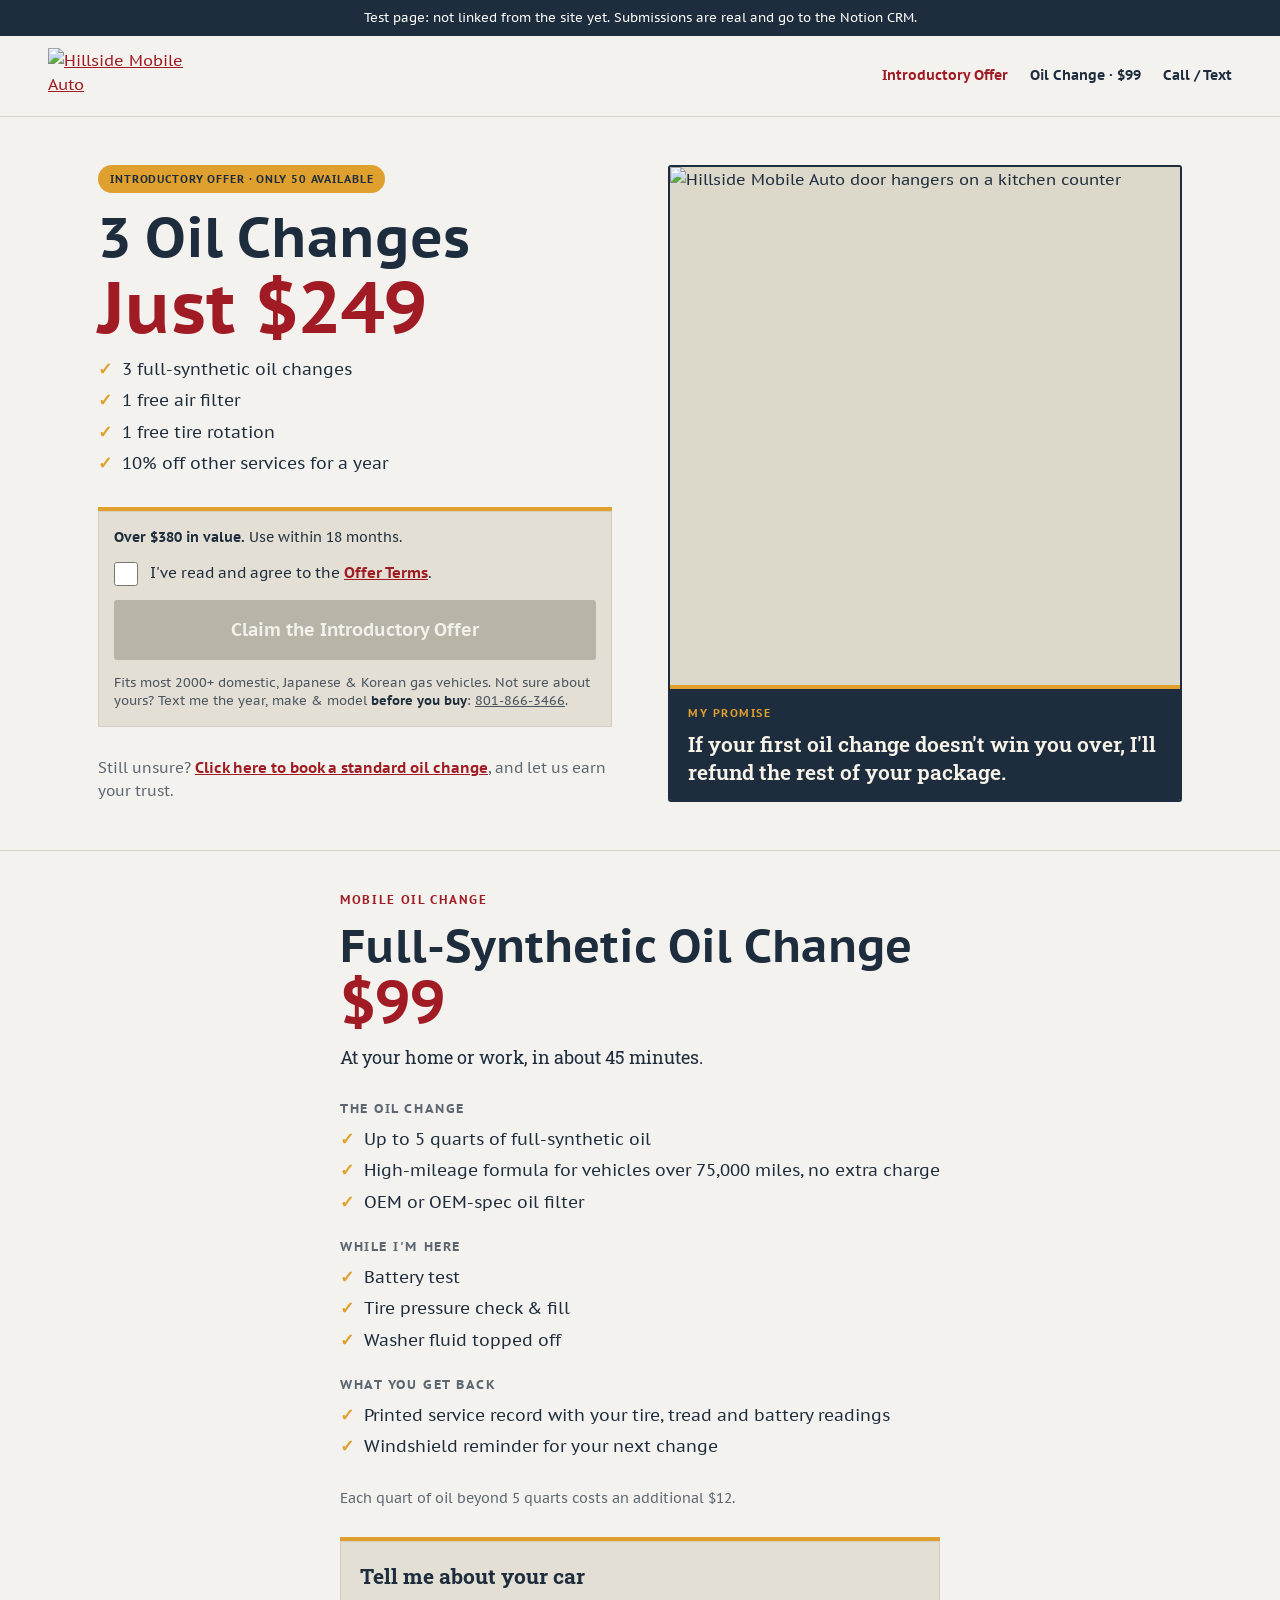
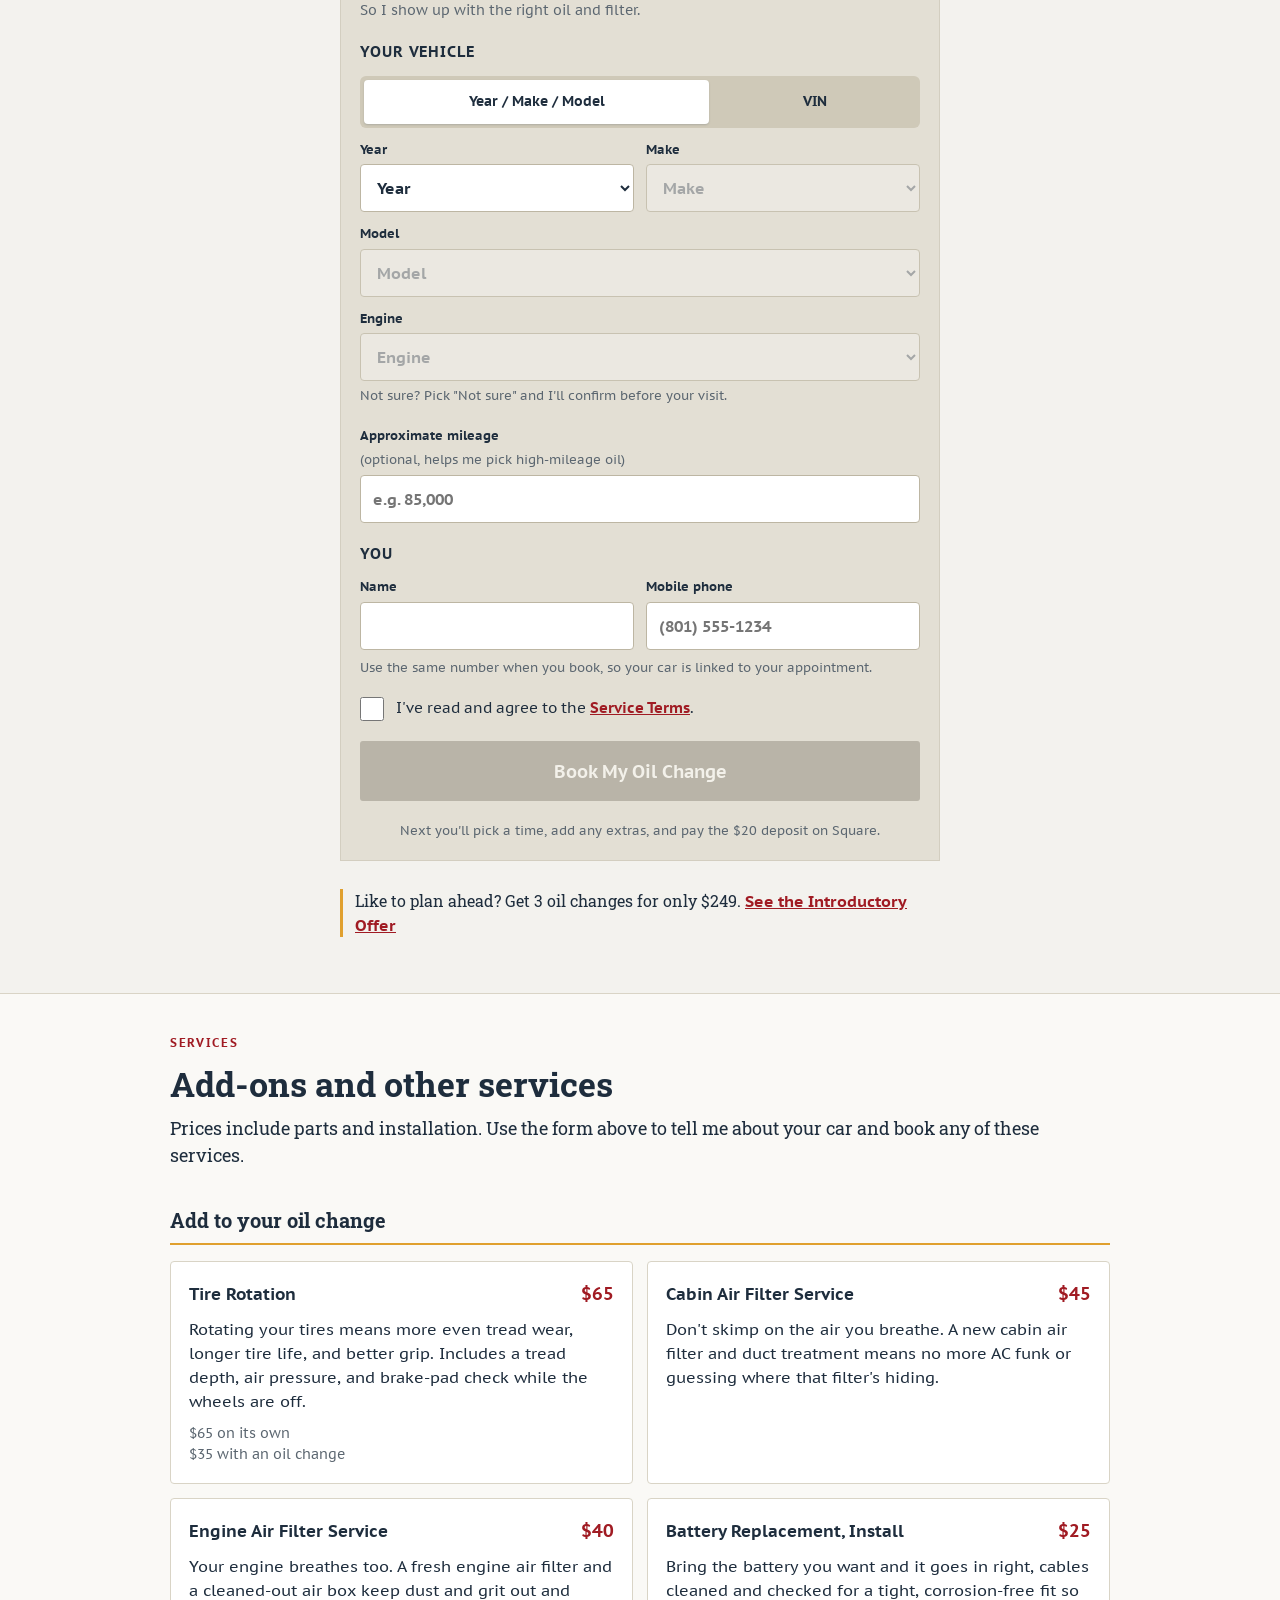
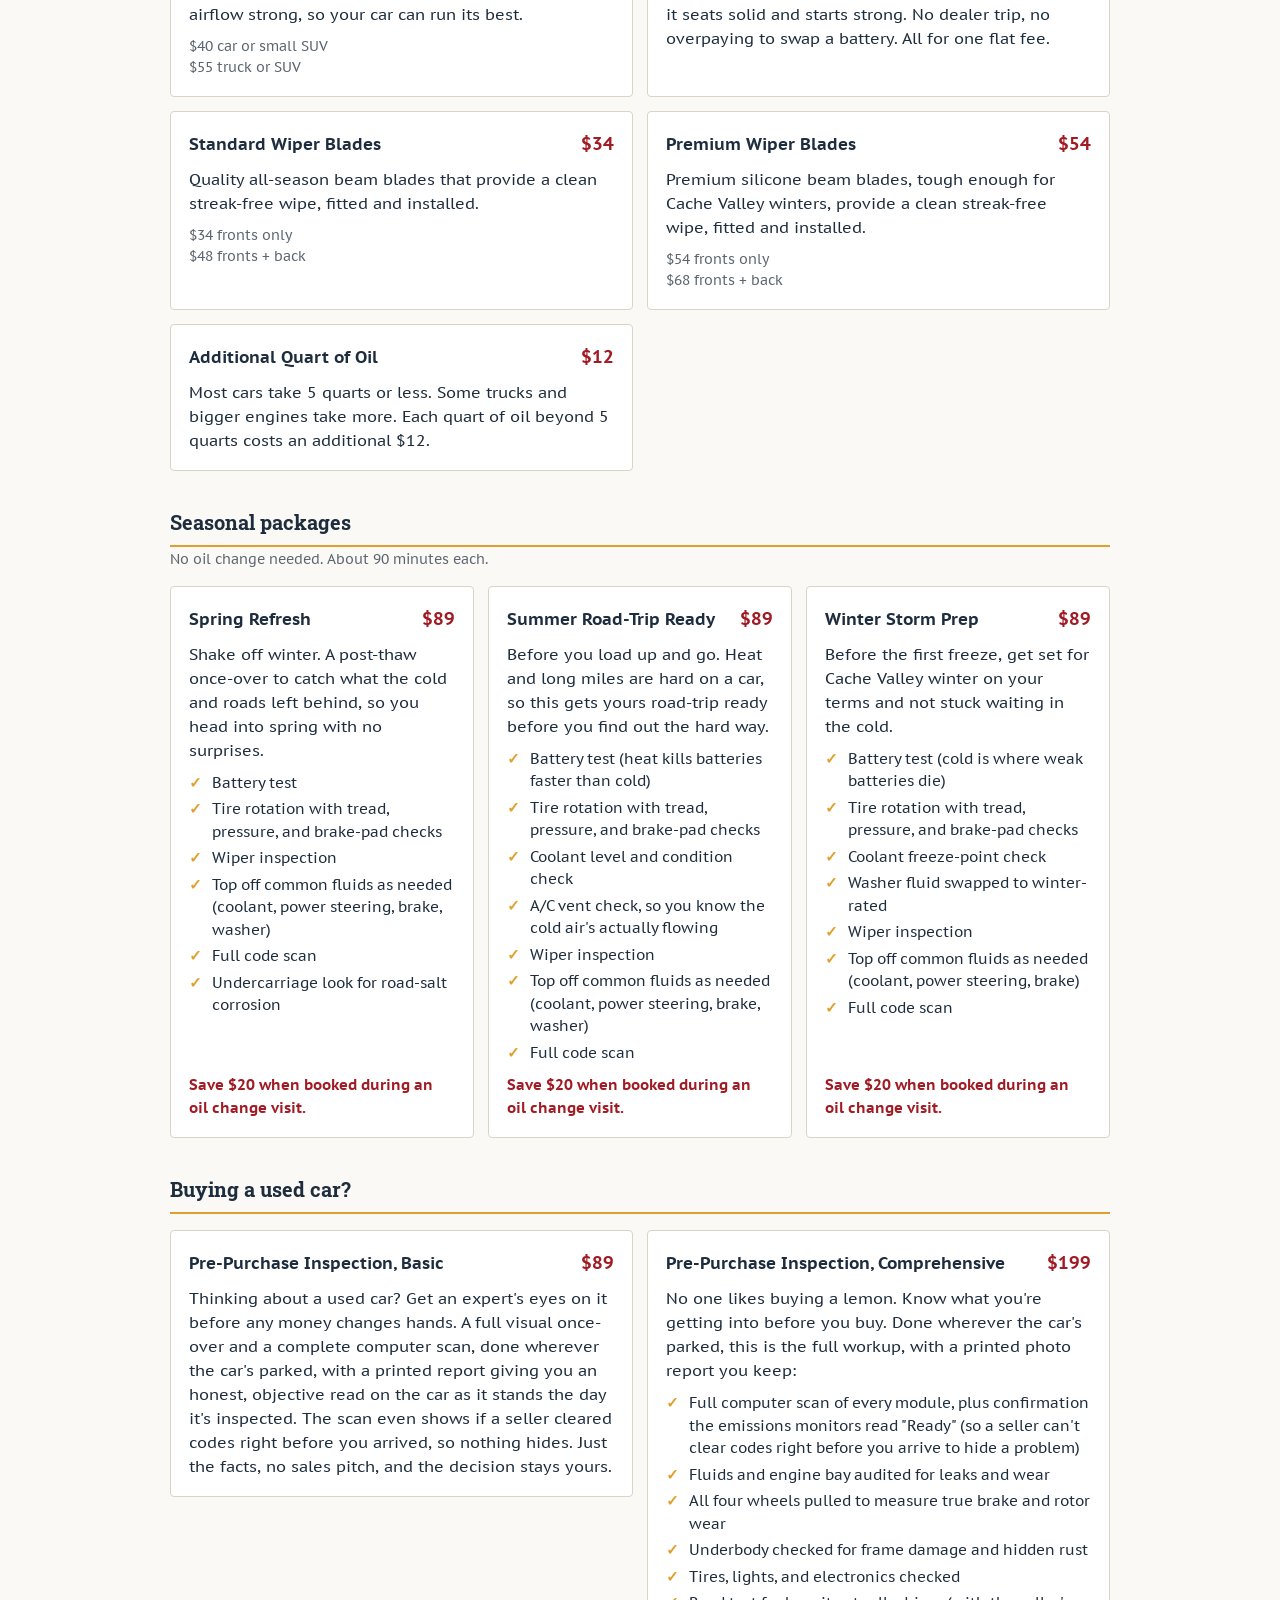
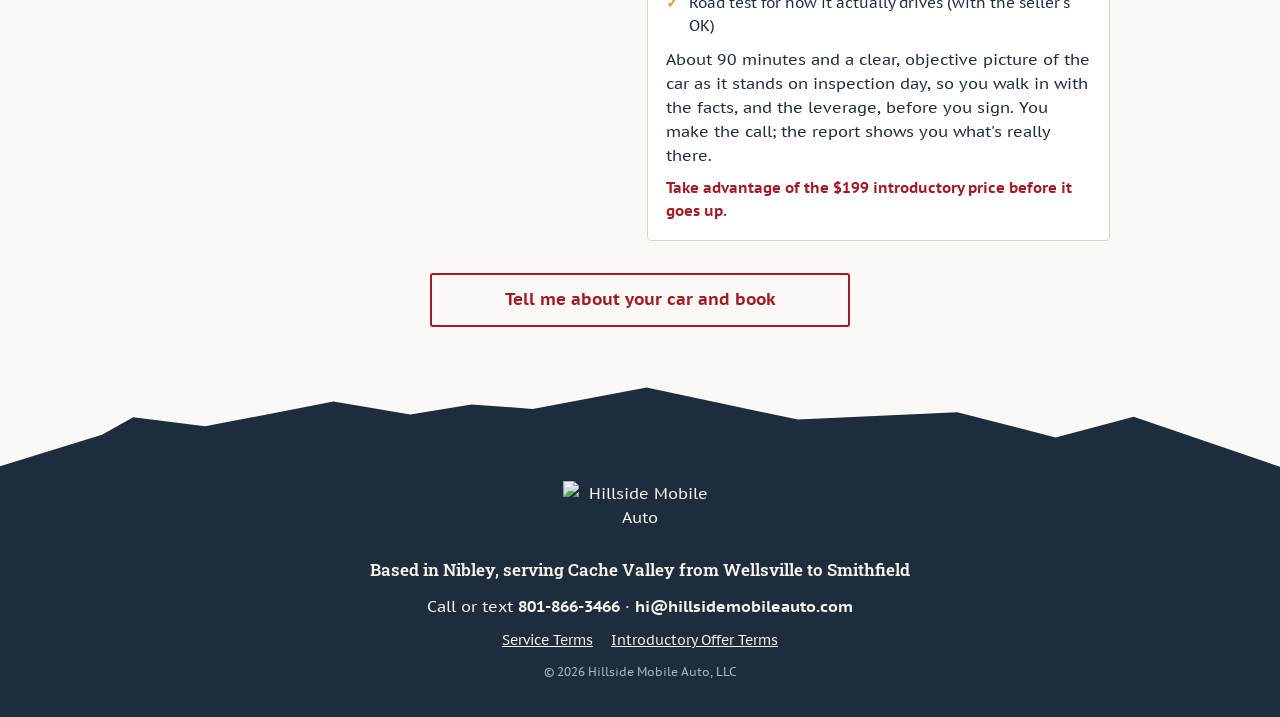
==== home-test.html @ 9f1e9764 "Full homepage test: hero, $99 section, services, footer, terms checkboxes" ====
<!DOCTYPE html>
<html lang="en">
<head>
<meta charset="UTF-8">
<meta name="viewport" content="width=device-width, initial-scale=1.0">
<meta name="robots" content="noindex, nofollow">
<title>Hillside Mobile Auto | Mobile Oil Changes in Cache Valley</title>
<meta name="description" content="Full-synthetic oil changes at your home or work in Cache Valley, Utah. 3 oil changes for $249, or a single oil change for $99.">
<link rel="preconnect" href="https://fonts.googleapis.com">
<link rel="preconnect" href="https://fonts.gstatic.com" crossorigin>
<link href="https://fonts.googleapis.com/css2?family=Archivo+Expanded:wght@800&family=PT+Sans+Caption:wght@400;700&family=Roboto+Slab:wght@400;600;700&display=swap" rel="stylesheet">
<link rel="stylesheet" href="assets/site.css">
</head>
<body>

<div class="test-banner">Test page: not linked from the site yet. Submissions are real and go to the Notion CRM.</div>

<header class="s-head">
  <a class="badge-link" href="/" aria-label="Hillside Mobile Auto home"><img src="assets/badge.svg" alt="Hillside Mobile Auto" width="907" height="376"></a>
  <nav class="s-nav" aria-label="Main"><a class="o" href="#offer">Introductory Offer</a><a href="#oil-change">Oil Change · $99</a><a href="sms:+18018663466">Call / Text</a></nav>
  <a class="s-text" href="sms:+18018663466">Call / Text</a>
</header>

<main>
  <!-- ============ HERO: INTRODUCTORY OFFER (door hanger QR lands here) ============ -->
  <section id="offer" aria-labelledby="offer-title">
    <div class="hero">
      <div class="copy">
        <div class="grp pitch">
          <span class="chip">Introductory Offer · Only 50 Available</span>
          <h1 class="s-h1" id="offer-title">3 Oil Changes<br><span class="price-hl">Just $249</span></h1>
          <ul class="checks"><li>3 full-synthetic oil changes</li><li>1 free air filter</li><li>1 free tire rotation</li><li>10% off other services for a year</li></ul>
        </div>
        <div class="grp buy">
          <p class="value"><b>Over $380 in value.</b> Use within 18 months.</p>
          <label class="agree"><input type="checkbox" id="agreeOffer"> <span>I've read and agree to the <a href="/introductory-offer-terms.html" target="_blank" rel="noopener">Offer Terms</a>.</span></label>
          <a class="btn is-off" id="claim" href="https://square.link/u/TLJPELes" aria-disabled="true">Claim the Introductory Offer</a>
          <p class="elig">Fits most 2000+ domestic, Japanese &amp; Korean gas vehicles. Not sure about yours? Text me the year, make &amp; model <b>before you buy</b>: <a href="sms:+18018663466">801-866-3466</a>.</p>
        </div>
        <figure class="fig">
          <div class="media"><img src="assets/hero-door-hangers.jpg" alt="Hillside Mobile Auto door hangers on a kitchen counter" width="1000" height="914"></div>
          <figcaption class="plate"><p class="plate-by">My Promise</p><p class="plate-q">If your first oil change doesn't win you over, I'll refund the rest of your package.</p></figcaption>
        </figure>
        <div class="grp assure"><p class="alt">Still unsure? <a href="#oil-change">Click here to book a standard oil change</a>, and let us earn your trust.</p></div>
      </div>
    </div>
  </section>

  <!-- ============ $99 OIL CHANGE (hero "Still unsure?" link jumps here) ============ -->
  <section id="oil-change" class="sec" aria-labelledby="oc-title">
    <div class="wrap narrow">
      <div class="intro">
        <span class="eyebrow">Mobile Oil Change</span>
        <h2 class="h1" id="oc-title">Full-Synthetic Oil Change <span class="price">$99</span></h2>
        <p class="lede">At your home or work, in about 45 minutes.</p>
      </div>

      <div class="incl">
        <div>
          <h3 class="incl-h">The oil change</h3>
          <ul class="checks">
            <li>Up to 5 quarts of full-synthetic oil</li>
            <li>High-mileage formula for vehicles over 75,000 miles, no extra charge</li>
            <li>OEM or OEM-spec oil filter</li>
          </ul>
        </div>
        <div>
          <h3 class="incl-h">While I'm here</h3>
          <ul class="checks">
            <li>Battery test</li>
            <li>Tire pressure check &amp; fill</li>
            <li>Washer fluid topped off</li>
          </ul>
        </div>
        <div>
          <h3 class="incl-h">What you get back</h3>
          <ul class="checks">
            <li>Printed service record with your tire, tread and battery readings</li>
            <li>Windshield reminder for your next change</li>
          </ul>
        </div>
      </div>

      <p class="fine">Each quart of oil beyond 5 quarts costs an additional $12.</p>

      <form class="card" id="picker" novalidate aria-labelledby="pk-title">
    <h2 id="pk-title">Tell me about your car</h2>
    <p class="fine" style="margin-top:-12px">So I show up with the right oil and filter.</p>

    <div class="step">
      <div class="step-head"><h3>Your vehicle</h3></div>
      <div class="tabs" role="tablist" aria-label="How to enter your vehicle">
        <button type="button" role="tab" id="tabYmm" aria-selected="true" aria-controls="ymm">Year / Make / Model</button>
        <button type="button" role="tab" id="tabVin" aria-selected="false" aria-controls="vinStep" tabindex="-1">VIN</button>
      </div>
      <div class="grid" id="ymm" role="tabpanel" aria-labelledby="tabYmm">
        <label>Year<select id="year" required><option value="">Year</option></select></label>
        <label>Make<select id="make" required disabled><option value="">Make</option></select></label>
        <label class="full">Model<select id="model" required disabled><option value="">Model</option></select></label>
        <label class="full">Engine<select id="engine" required disabled><option value="">Engine</option></select>
          <span class="hint">Not sure? Pick "Not sure" and I'll confirm before your visit.</span></label>
      </div>
      <div id="vinStep" role="tabpanel" aria-labelledby="tabVin" hidden>
        <label>17-character VIN<input id="vin" maxlength="17" autocomplete="off" autocapitalize="characters" spellcheck="false" placeholder="e.g. 4T1B11HK5JU123456">
          <span class="hint">Most accurate. It's on your insurance card, registration, or the driver's side of the dashboard.</span></label>
      </div>
    </div>

    <div class="vehicle-chip" id="chip" aria-live="polite"></div>
    <div class="status" id="vstatus" role="status"></div>

    <div class="step">
      <div class="grid">
        <label class="full">Approximate mileage <span class="opt">(optional, helps me pick high-mileage oil)</span><input id="miles" inputmode="numeric" placeholder="e.g. 85,000"></label>
      </div>
    </div>

    <div class="step">
      <div class="step-head"><h3>You</h3></div>
      <div class="grid">
        <label>Name<input id="name" autocomplete="name" required></label>
        <label>Mobile phone<input id="phone" type="tel" autocomplete="tel" inputmode="tel" placeholder="(801) 555-1234" required></label>
      </div>
      <span class="hint" style="margin-top:-4px">Use the same number when you book, so your car is linked to your appointment.</span>
      <div class="hp" aria-hidden="true"><label>Website<input id="website" tabindex="-1" autocomplete="off"></label></div>
    </div>

    <label class="agree"><input type="checkbox" id="agreeService"> <span>I've read and agree to the <a href="/terms.html" target="_blank" rel="noopener">Service Terms</a>.</span></label>
    <div class="status" id="fstatus" role="alert"></div>
    <button class="btn" id="go" type="submit" disabled>Book My Oil Change</button>
    <p class="after">Next you'll pick a time, add any extras, and pay the $20 deposit on Square.</p>
  </form>

      <p class="nudge">Like to plan ahead? Get 3 oil changes for only $249. <a href="#offer">See the Introductory Offer</a></p>
    </div>
  </section>

  <!-- ============ SERVICES & ADD-ONS ============ -->
  <section id="services" class="sec sec-alt" aria-labelledby="svc-title">
    <div class="wrap">
      <div class="intro">
        <span class="eyebrow">Services</span>
        <h2 class="h2" id="svc-title">Add-ons and other services</h2>
        <p class="lede">Prices include parts and installation. Use the form above to tell me about your car and book any of these services.</p>
      </div>

      <h3 class="grp-h">Add to your oil change</h3>
      <div class="svc-grid">
        <article class="svc">
          <div class="svc-top"><h4>Tire Rotation</h4><p class="svc-price">$65</p></div>
          <p>Rotating your tires means more even tread wear, longer tire life, and better grip. Includes a tread depth, air pressure, and brake-pad check while the wheels are off.</p>
          <p class="svc-note">$65 on its own<br>$35 with an oil change</p>
        </article>

        <article class="svc">
          <div class="svc-top"><h4>Cabin Air Filter Service</h4><p class="svc-price">$45</p></div>
          <p>Don't skimp on the air you breathe. A new cabin air filter and duct treatment means no more AC funk or guessing where that filter's hiding.</p>
        </article>

        <article class="svc">
          <div class="svc-top"><h4>Engine Air Filter Service</h4><p class="svc-price">$40</p></div>
          <p>Your engine breathes too. A fresh engine air filter and a cleaned-out air box keep dust and grit out and airflow strong, so your car can run its best.</p>
          <p class="svc-note">$40 car or small SUV<br>$55 truck or SUV</p>
        </article>

        <article class="svc">
          <div class="svc-top"><h4>Battery Replacement, Install</h4><p class="svc-price">$25</p></div>
          <p>Bring the battery you want and it goes in right, cables cleaned and checked for a tight, corrosion-free fit so it seats solid and starts strong. No dealer trip, no overpaying to swap a battery. All for one flat fee.</p>
        </article>

        <article class="svc">
          <div class="svc-top"><h4>Standard Wiper Blades</h4><p class="svc-price">$34</p></div>
          <p>Quality all-season beam blades that provide a clean streak-free wipe, fitted and installed.</p>
          <p class="svc-note">$34 fronts only<br>$48 fronts + back</p>
        </article>

        <article class="svc">
          <div class="svc-top"><h4>Premium Wiper Blades</h4><p class="svc-price">$54</p></div>
          <p>Premium silicone beam blades, tough enough for Cache Valley winters, provide a clean streak-free wipe, fitted and installed.</p>
          <p class="svc-note">$54 fronts only<br>$68 fronts + back</p>
        </article>

        <article class="svc">
          <div class="svc-top"><h4>Additional Quart of Oil</h4><p class="svc-price">$12</p></div>
          <p>Most cars take 5 quarts or less. Some trucks and bigger engines take more. Each quart of oil beyond 5 quarts costs an additional $12.</p>
        </article>
      </div>

      <h3 class="grp-h">Seasonal packages</h3>
      <p class="fine grp-sub">No oil change needed. About 90 minutes each.</p>
      <div class="svc-grid three">
        <article class="svc">
          <div class="svc-top"><h4>Spring Refresh</h4><p class="svc-price">$89</p></div>
          <p>Shake off winter. A post-thaw once-over to catch what the cold and roads left behind, so you head into spring with no surprises.</p>
          <ul class="checks sm">
            <li>Battery test</li>
            <li>Tire rotation with tread, pressure, and brake-pad checks</li>
            <li>Wiper inspection</li>
            <li>Top off common fluids as needed (coolant, power steering, brake, washer)</li>
            <li>Full code scan</li>
            <li>Undercarriage look for road-salt corrosion</li>
          </ul>
          <p class="svc-save">Save $20 when booked during an oil change visit.</p>
        </article>

        <article class="svc">
          <div class="svc-top"><h4>Summer Road-Trip Ready</h4><p class="svc-price">$89</p></div>
          <p>Before you load up and go. Heat and long miles are hard on a car, so this gets yours road-trip ready before you find out the hard way.</p>
          <ul class="checks sm">
            <li>Battery test (heat kills batteries faster than cold)</li>
            <li>Tire rotation with tread, pressure, and brake-pad checks</li>
            <li>Coolant level and condition check</li>
            <li>A/C vent check, so you know the cold air's actually flowing</li>
            <li>Wiper inspection</li>
            <li>Top off common fluids as needed (coolant, power steering, brake, washer)</li>
            <li>Full code scan</li>
          </ul>
          <p class="svc-save">Save $20 when booked during an oil change visit.</p>
        </article>

        <article class="svc">
          <div class="svc-top"><h4>Winter Storm Prep</h4><p class="svc-price">$89</p></div>
          <p>Before the first freeze, get set for Cache Valley winter on your terms and not stuck waiting in the cold.</p>
          <ul class="checks sm">
            <li>Battery test (cold is where weak batteries die)</li>
            <li>Tire rotation with tread, pressure, and brake-pad checks</li>
            <li>Coolant freeze-point check</li>
            <li>Washer fluid swapped to winter-rated</li>
            <li>Wiper inspection</li>
            <li>Top off common fluids as needed (coolant, power steering, brake)</li>
            <li>Full code scan</li>
          </ul>
          <p class="svc-save">Save $20 when booked during an oil change visit.</p>
        </article>
      </div>

      <h3 class="grp-h">Buying a used car?</h3>
      <div class="svc-grid top">
        <article class="svc">
          <div class="svc-top"><h4>Pre-Purchase Inspection, Basic</h4><p class="svc-price">$89</p></div>
          <p>Thinking about a used car? Get an expert's eyes on it before any money changes hands. A full visual once-over and a complete computer scan, done wherever the car's parked, with a printed report giving you an honest, objective read on the car as it stands the day it's inspected. The scan even shows if a seller cleared codes right before you arrived, so nothing hides. Just the facts, no sales pitch, and the decision stays yours.</p>
        </article>
        <article class="svc">
          <div class="svc-top"><h4>Pre-Purchase Inspection, Comprehensive</h4><p class="svc-price">$199</p></div>
          <p>No one likes buying a lemon. Know what you're getting into before you buy. Done wherever the car's parked, this is the full workup, with a printed photo report you keep:</p>
          <ul class="checks sm">
            <li>Full computer scan of every module, plus confirmation the emissions monitors read "Ready" (so a seller can't clear codes right before you arrive to hide a problem)</li>
            <li>Fluids and engine bay audited for leaks and wear</li>
            <li>All four wheels pulled to measure true brake and rotor wear</li>
            <li>Underbody checked for frame damage and hidden rust</li>
            <li>Tires, lights, and electronics checked</li>
            <li>Road test for how it actually drives (with the seller's OK)</li>
          </ul>
          <p>About 90 minutes and a clear, objective picture of the car as it stands on inspection day, so you walk in with the facts, and the leverage, before you sign. You make the call; the report shows you what's really there.</p>
          <p class="svc-save">Take advantage of the $199 introductory price before it goes up.</p>
        </article>
      </div>

      <div class="back"><a class="btn btn-ghost" href="#picker">Tell me about your car and book</a></div>
    </div>
  </section>
</main>

<footer>
  <div class="ridge-wrap" aria-hidden="true"><svg class="ridge" viewBox="0 0 1067 160" preserveAspectRatio="none"><path d="M0,160l0,-12l85,-56l26,-31l60,16l107,-44l64,23l51,-18l51,8l95,-38l126,57l133,-13l82,45l65,-37l122,89l0,12Z" fill="#1E2D3D"/></svg></div>
  <div class="foot">
    <div class="foot-in">
      <img src="assets/badge.svg" alt="Hillside Mobile Auto" width="907" height="376">
      <p class="area">Based in Nibley, serving Cache Valley from Wellsville to Smithfield</p>
      <p class="contact">Call or text <a href="sms:+18018663466">801-866-3466</a> · <a href="mailto:hi@hillsidemobileauto.com">hi@hillsidemobileauto.com</a></p>
      <p class="links"><a href="/terms.html">Service Terms</a><a href="/introductory-offer-terms.html">Introductory Offer Terms</a></p>
      <p class="copy-r">© 2026 Hillside Mobile Auto, LLC</p>
    </div>
  </div>
</footer>

<script src="assets/home.js"></script>
</body>
</html>
---- assets/site.css ----
/* Hillside Mobile Auto: one-page site. Phone-first; laptop layout at 820px+. */
:root{
  --navy:#1E2D3D; --page:#F3F2EE; --alt:#FAF9F6; --panel:#E3DFD4; --panel-edge:#D3CEC0; --amber:#E0A02E;
  --maroon:#A01B23; --muted:#5b6670; --line:#d9d4c6; --white:#FFFFFF; --cream:#F7F3E8;
  --ok:#2f6b3a; --okbg:#e8f1e8; --warnbg:#fbf1dc;
  --f-display:'Archivo Expanded','Arial Black',sans-serif;
  --f-body:'PT Sans Caption',Arial,sans-serif;
  --f-slab:'Roboto Slab',Georgia,serif;
}
*{box-sizing:border-box}
html{color-scheme:light;scroll-behavior:smooth}
@media (prefers-reduced-motion:reduce){html{scroll-behavior:auto}}
[hidden]{display:none!important}
body{margin:0;background:var(--page);color:var(--navy);font-family:var(--f-body);font-size:16px;line-height:1.5}
a{color:var(--maroon)}
img{max-width:100%;display:block}
.test-banner{background:var(--navy);color:#fff;text-align:center;font-size:13px;padding:8px 16px}

/* ---------- header ---------- */
.s-head{display:flex;align-items:center;justify-content:space-between;gap:12px;padding:12px 20px;border-bottom:1px solid var(--line);background:var(--page)}
.badge-link img{height:46px;width:auto}
.s-nav{display:none;gap:22px;font-size:14px;font-weight:700}
.s-nav a{color:var(--navy);text-decoration:none}
.s-nav a.o{color:var(--maroon)}
.s-text{font-size:14px;font-weight:700;color:var(--maroon);text-decoration:none;white-space:nowrap}

/* ---------- shared ---------- */
.eyebrow{font-size:12px;font-weight:700;letter-spacing:.14em;text-transform:uppercase;color:var(--maroon)}
.checks{list-style:none;margin:0;padding:0;display:flex;flex-direction:column;gap:6px;font-size:17px}
.checks li{display:flex;gap:10px}
.checks li:before{content:"✓";color:var(--amber);font-weight:700}
.checks.sm{font-size:15px;gap:4px}
.fine{font-size:14px;color:var(--muted);margin:0}
.btn{display:flex;align-items:center;justify-content:center;width:100%;min-height:60px;border:0;border-radius:3px;background:var(--maroon);color:#fff;font:inherit;font-weight:700;font-size:18px;cursor:pointer;padding:14px 20px;text-align:center;text-decoration:none}
.btn:focus-visible{outline:3px solid var(--amber);outline-offset:3px}
.btn:disabled,.btn.is-off{background:#b9b4a8;color:#f3f1ea;cursor:not-allowed}
a.btn.is-off{pointer-events:none}
.btn.btn-ghost{background:transparent;color:var(--maroon);box-shadow:inset 0 0 0 2px var(--maroon);max-width:420px;min-height:52px;font-size:17px}
.agree{display:flex;gap:12px;align-items:flex-start;font-size:15px;font-weight:400;line-height:1.4;cursor:pointer;flex-direction:row}
.agree input{appearance:auto;width:24px;height:24px;min-height:0;margin:0;flex:0 0 auto;accent-color:var(--maroon);cursor:pointer;padding:0}
.agree a{font-weight:700}

/* ---------- hero (Introductory Offer) ---------- */
.hero{padding:28px 20px 40px;max-width:1180px;margin:0 auto}
.copy{display:flex;flex-direction:column;gap:30px;min-width:0}
.grp{display:flex;flex-direction:column;min-width:0}
.pitch{gap:14px}
.chip{display:inline-block;background:var(--amber);color:var(--navy);font-size:11px;font-weight:700;text-transform:uppercase;letter-spacing:.08em;padding:6px 12px;border-radius:20px;align-self:flex-start}
.s-h1{font-weight:700;line-height:1.05;font-size:40px;margin:0;text-wrap:balance}
.price-hl{color:var(--maroon);display:block;font-size:1.3em;line-height:1;margin-top:4px}
.buy{gap:14px;background:var(--panel);box-shadow:inset 0 0 0 1px var(--panel-edge);border-top:4px solid var(--amber);padding:16px}
.buy p{margin:0}
.value{font-size:14px}
.elig{font-size:13px;color:#4a5560;line-height:1.45}
.elig b{color:var(--navy)}
.elig a{color:inherit;white-space:nowrap}
.fig{margin:0;display:flex;flex-direction:column;border:2px solid var(--navy);border-radius:3px;overflow:hidden;background:var(--cream);min-width:0}
.media{aspect-ratio:4/3;overflow:hidden;background:#dcd9cb}
.media img{width:100%;height:100%;object-fit:cover;object-position:50% 45%}
.plate{background:var(--navy);color:var(--cream);border-top:4px solid var(--amber);padding:16px 18px 14px;display:flex;flex-direction:column;gap:8px}
.plate p{margin:0}
.plate-by{font-size:11px;font-weight:700;letter-spacing:.14em;text-transform:uppercase;color:var(--amber)}
.plate-q{font-family:var(--f-slab);font-size:17px;line-height:1.35;font-weight:600}
.alt{font-size:15px;color:var(--muted);margin:0}
.alt a{font-weight:700}

/* ---------- sections ---------- */
.sec{padding-block:40px 56px;border-top:1px solid var(--line)}
.sec-alt{background:var(--alt)}
.wrap{max-width:980px;margin:0 auto;padding-inline:20px;display:flex;flex-direction:column;gap:28px}
.wrap.narrow{max-width:640px}
.intro{display:flex;flex-direction:column;gap:12px}
.h1{font-size:clamp(32px,8vw,46px);line-height:1.05;margin:0;text-wrap:balance}
.h1 .price{display:block;color:var(--maroon);font-size:1.3em}
.h2{font-family:var(--f-slab);font-size:clamp(26px,6vw,34px);line-height:1.15;margin:0}
.lede{margin:0;font-size:18px;font-family:var(--f-slab)}
.incl{display:grid;gap:22px}
.incl-h{margin:0 0 8px;font-size:13px;letter-spacing:.12em;text-transform:uppercase;color:var(--muted)}
.nudge{border-left:3px solid var(--amber);padding-left:12px;font-family:var(--f-slab);font-size:16px;margin:0}
.nudge a{font-family:var(--f-body);font-weight:700}
#oil-change,#services,#offer,#picker{scroll-margin-top:12px}

/* ---------- car picker form ---------- */
.card{background:var(--panel);box-shadow:inset 0 0 0 1px var(--panel-edge);border-top:4px solid var(--amber);padding:20px;display:flex;flex-direction:column;gap:20px}
.card h2{font-family:var(--f-slab);font-size:21px;margin:0}
.step{display:flex;flex-direction:column;gap:12px}
.step-head{display:flex;align-items:baseline;justify-content:space-between;gap:10px;flex-wrap:wrap}
.step-head h3{margin:0;font-size:15px;letter-spacing:.06em;text-transform:uppercase}
.linkbtn{background:none;border:0;padding:0;font:inherit;font-size:14px;font-weight:700;color:var(--maroon);text-decoration:underline;text-underline-offset:3px;cursor:pointer}
.tabs{display:grid;grid-template-columns:1.7fr 1fr;background:#cfc9b8;border-radius:6px;padding:4px;gap:4px}
.tabs [role=tab]{font:inherit;font-size:14px;white-space:nowrap;padding:0 8px;font-weight:700;border:0;border-radius:4px;min-height:44px;background:transparent;color:var(--navy);cursor:pointer}
.tabs [role=tab][aria-selected=true]{background:var(--white);box-shadow:0 1px 2px rgba(30,45,61,.18)}
.tabs [role=tab]:focus-visible{outline:3px solid var(--amber);outline-offset:1px}
.grid{display:grid;grid-template-columns:1fr 1fr;gap:12px}
.grid .full{grid-column:1/-1}
@media (max-width:420px){.grid{grid-template-columns:1fr}}
.card label{display:flex;flex-direction:column;gap:5px;font-size:13px;font-weight:700;min-width:0}
.card label.agree{flex-direction:row;font-size:15px;font-weight:400;gap:12px}
label .opt{font-weight:400;color:var(--muted)}
select,input{font:inherit;font-size:16px;width:100%;min-height:48px;padding:10px 12px;border:1.5px solid #bdb6a3;border-radius:4px;background:var(--white);color:var(--navy)}
select:disabled{background:#efede7;color:#8a8f94}
select:focus,input:focus{outline:3px solid var(--amber);outline-offset:1px;border-color:var(--navy)}
.hint{font-size:13px;color:var(--muted);font-weight:400}
.status{font-size:14px;padding:10px 12px;border-radius:4px;display:none}
.status.show{display:block}
.status.ok{background:var(--okbg);color:var(--ok)}
.status.warn{background:var(--warnbg);color:#6d4b0e}
.status.err{background:#f6e3e4;color:var(--maroon)}
.vehicle-chip{display:none;background:var(--white);border-radius:4px;padding:10px 12px;font-weight:700}
.vehicle-chip.show{display:block}
.after{font-size:13px;color:var(--muted);text-align:center;margin:0}
.hp{position:absolute;left:-9999px;width:1px;height:1px;overflow:hidden}
.spin{display:inline-block;width:14px;height:14px;border:2px solid currentColor;border-right-color:transparent;border-radius:50%;animation:s .7s linear infinite;vertical-align:-2px;margin-right:6px}
@keyframes s{to{transform:rotate(360deg)}}
@media (prefers-reduced-motion:reduce){.spin{animation:none}}

/* ---------- services ---------- */
.grp-h{margin:8px 0 -12px;font-family:var(--f-slab);font-size:20px;padding-bottom:8px;border-bottom:2px solid var(--amber)}
.grp-sub{margin:-14px 0 -12px}
.svc-grid{display:grid;grid-template-columns:1fr;gap:14px}
@media (min-width:760px){.svc-grid{grid-template-columns:1fr 1fr}}
@media (min-width:960px){.svc-grid.three{grid-template-columns:repeat(3,1fr)}}
.svc-grid.top{align-items:start}
.svc{background:var(--white);border:1px solid var(--line);border-radius:4px;padding:18px;display:flex;flex-direction:column;gap:10px}
.svc p{margin:0}
.svc-top{display:flex;justify-content:space-between;align-items:baseline;gap:12px;flex-wrap:wrap}
.svc-top h4{margin:0;font-size:17px;line-height:1.25}
.svc-price{margin:0;font-weight:700;color:var(--maroon);font-size:18px;white-space:nowrap}
.svc-note{font-size:14px;color:var(--muted)}
.svc-save{font-weight:700;color:var(--maroon);font-size:15px;margin-top:auto!important}
.back{display:flex;justify-content:center;padding-top:4px}

/* ---------- footer ---------- */
.ridge-wrap{background:var(--alt);line-height:0}
.ridge{display:block;width:100%;height:56px}
.foot{background:var(--navy);color:var(--cream);padding:8px 20px 36px;text-align:center}
.foot-in{max-width:640px;margin:0 auto;display:flex;flex-direction:column;align-items:center;gap:12px}
.foot img{height:64px;width:auto}
.foot p{margin:0}
.foot .area{font-family:var(--f-slab);font-size:17px;font-weight:600}
.foot a{color:var(--cream)}
.foot .contact a{font-weight:700;text-decoration:none}
.foot .links{font-size:14px;display:flex;gap:6px 18px;flex-wrap:wrap;justify-content:center}
.foot .copy-r{font-size:12px;color:#aab6c0}

/* ---------- laptop ---------- */
@media (min-width:820px){
  .s-head{padding:12px 48px}
  .badge-link img{height:56px}
  .s-nav{display:flex}
  .s-text{display:none}
  .hero{padding:48px;display:grid;grid-template-columns:1fr 1fr;column-gap:56px;row-gap:30px;grid-template-rows:auto auto 1fr}
  .copy{display:contents}
  .pitch,.buy,.assure{grid-column:1}
  .fig{grid-column:2;grid-row:1 / span 3}
  .fig .media{aspect-ratio:auto;flex:1;min-height:340px}
  .s-h1{font-size:56px}
  .plate-q{font-size:21px}
  .ridge{height:90px}
}
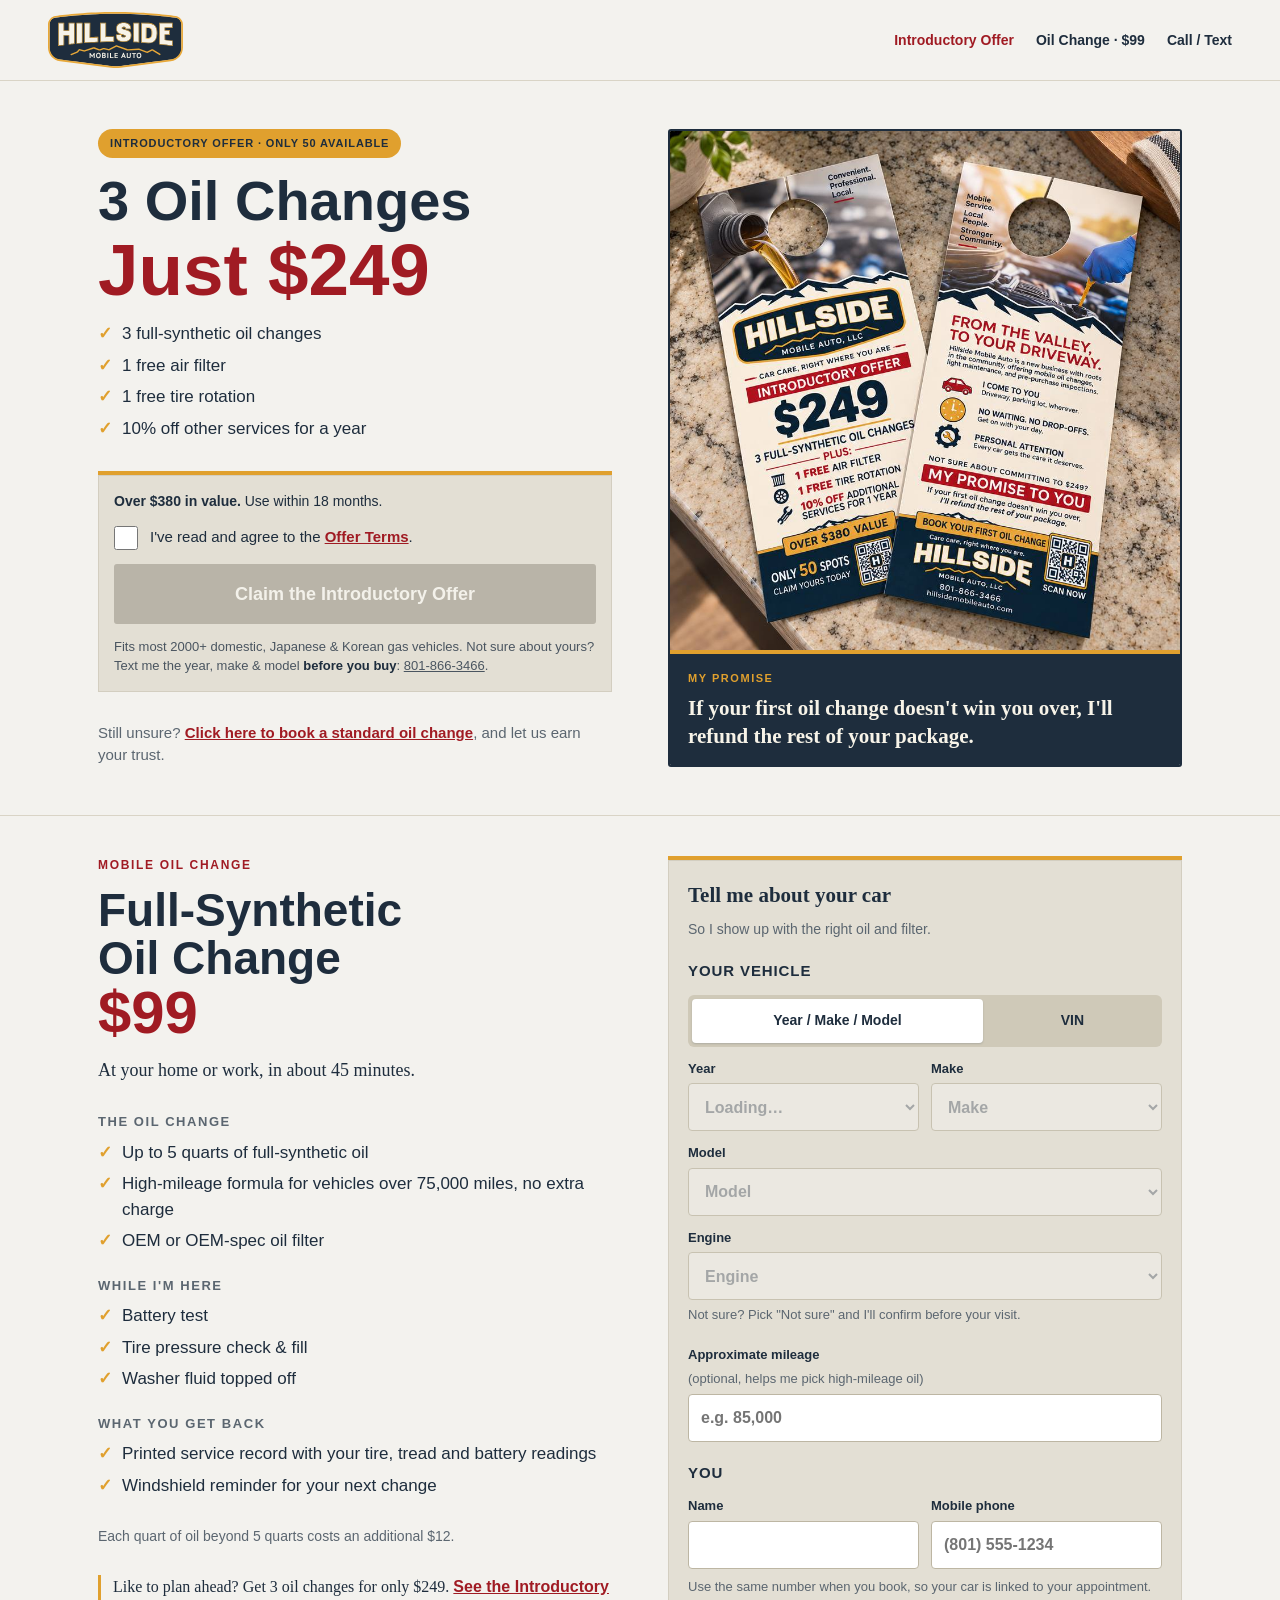
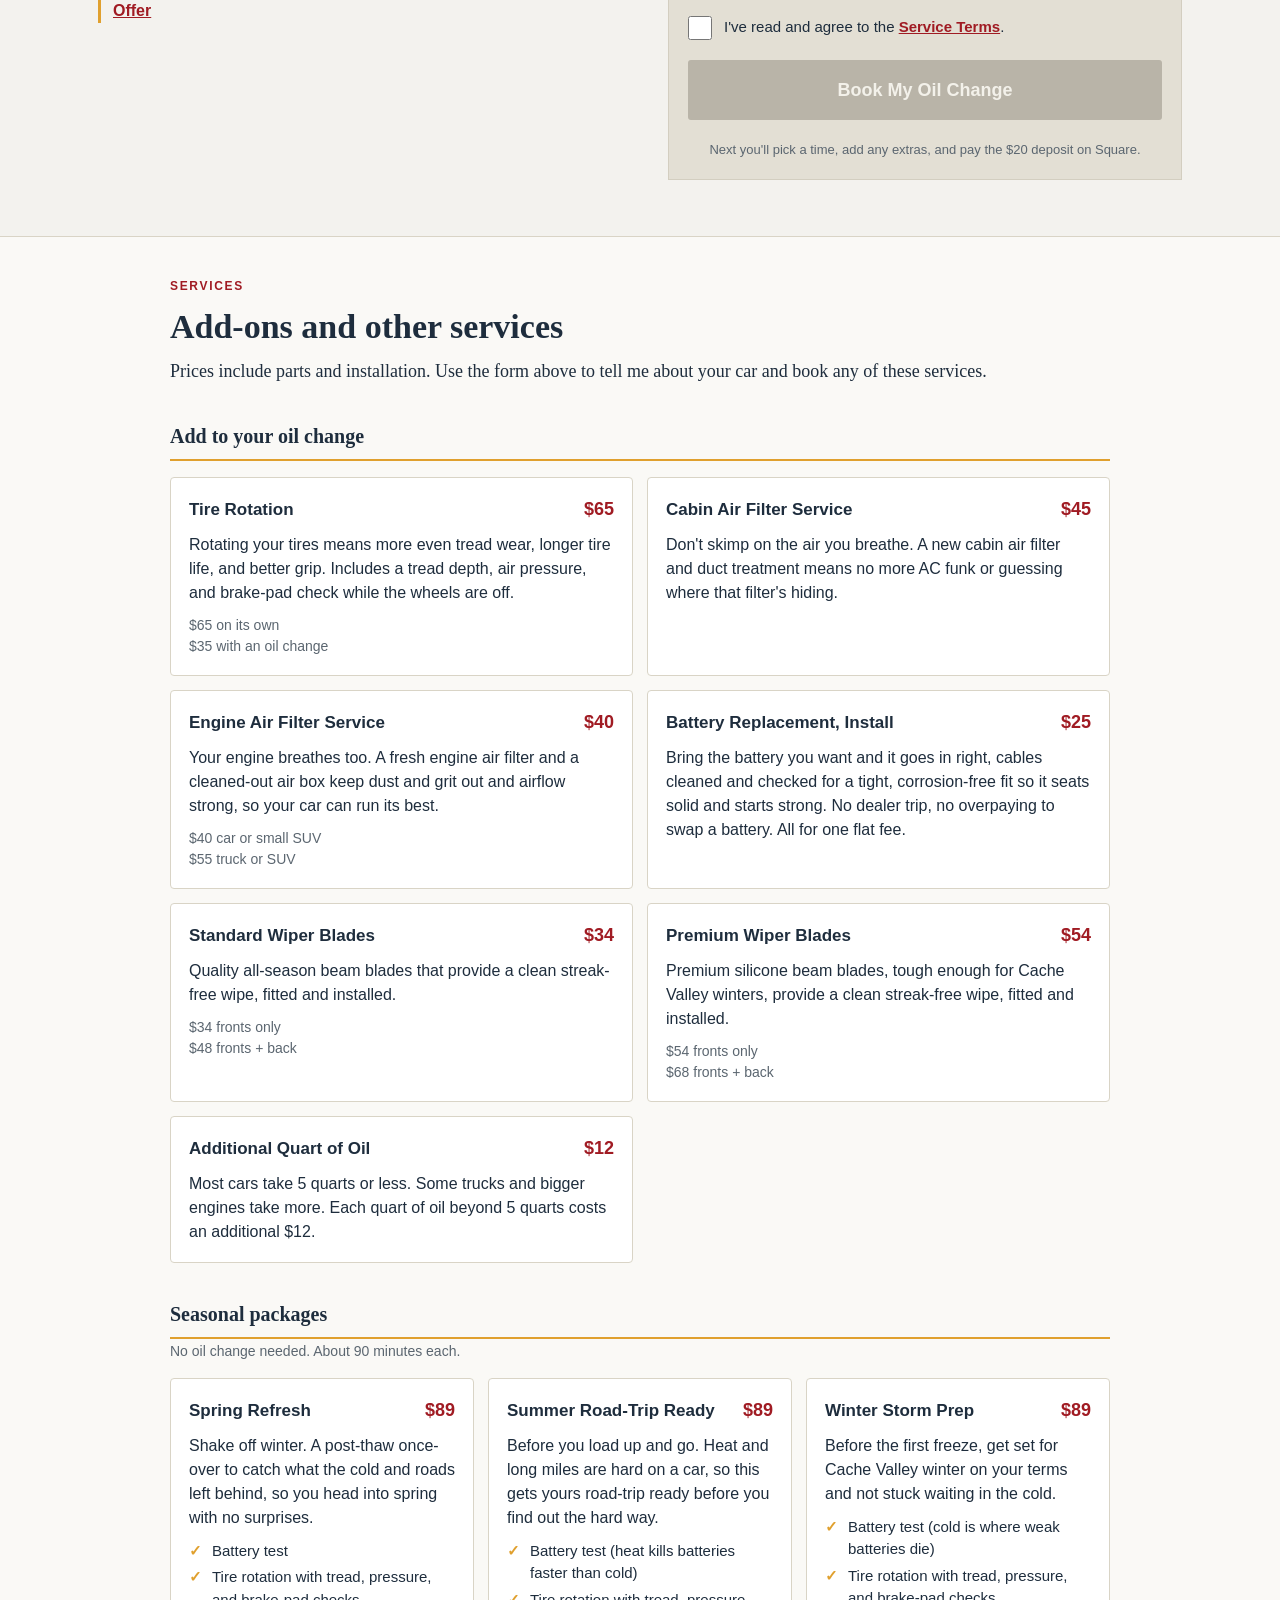
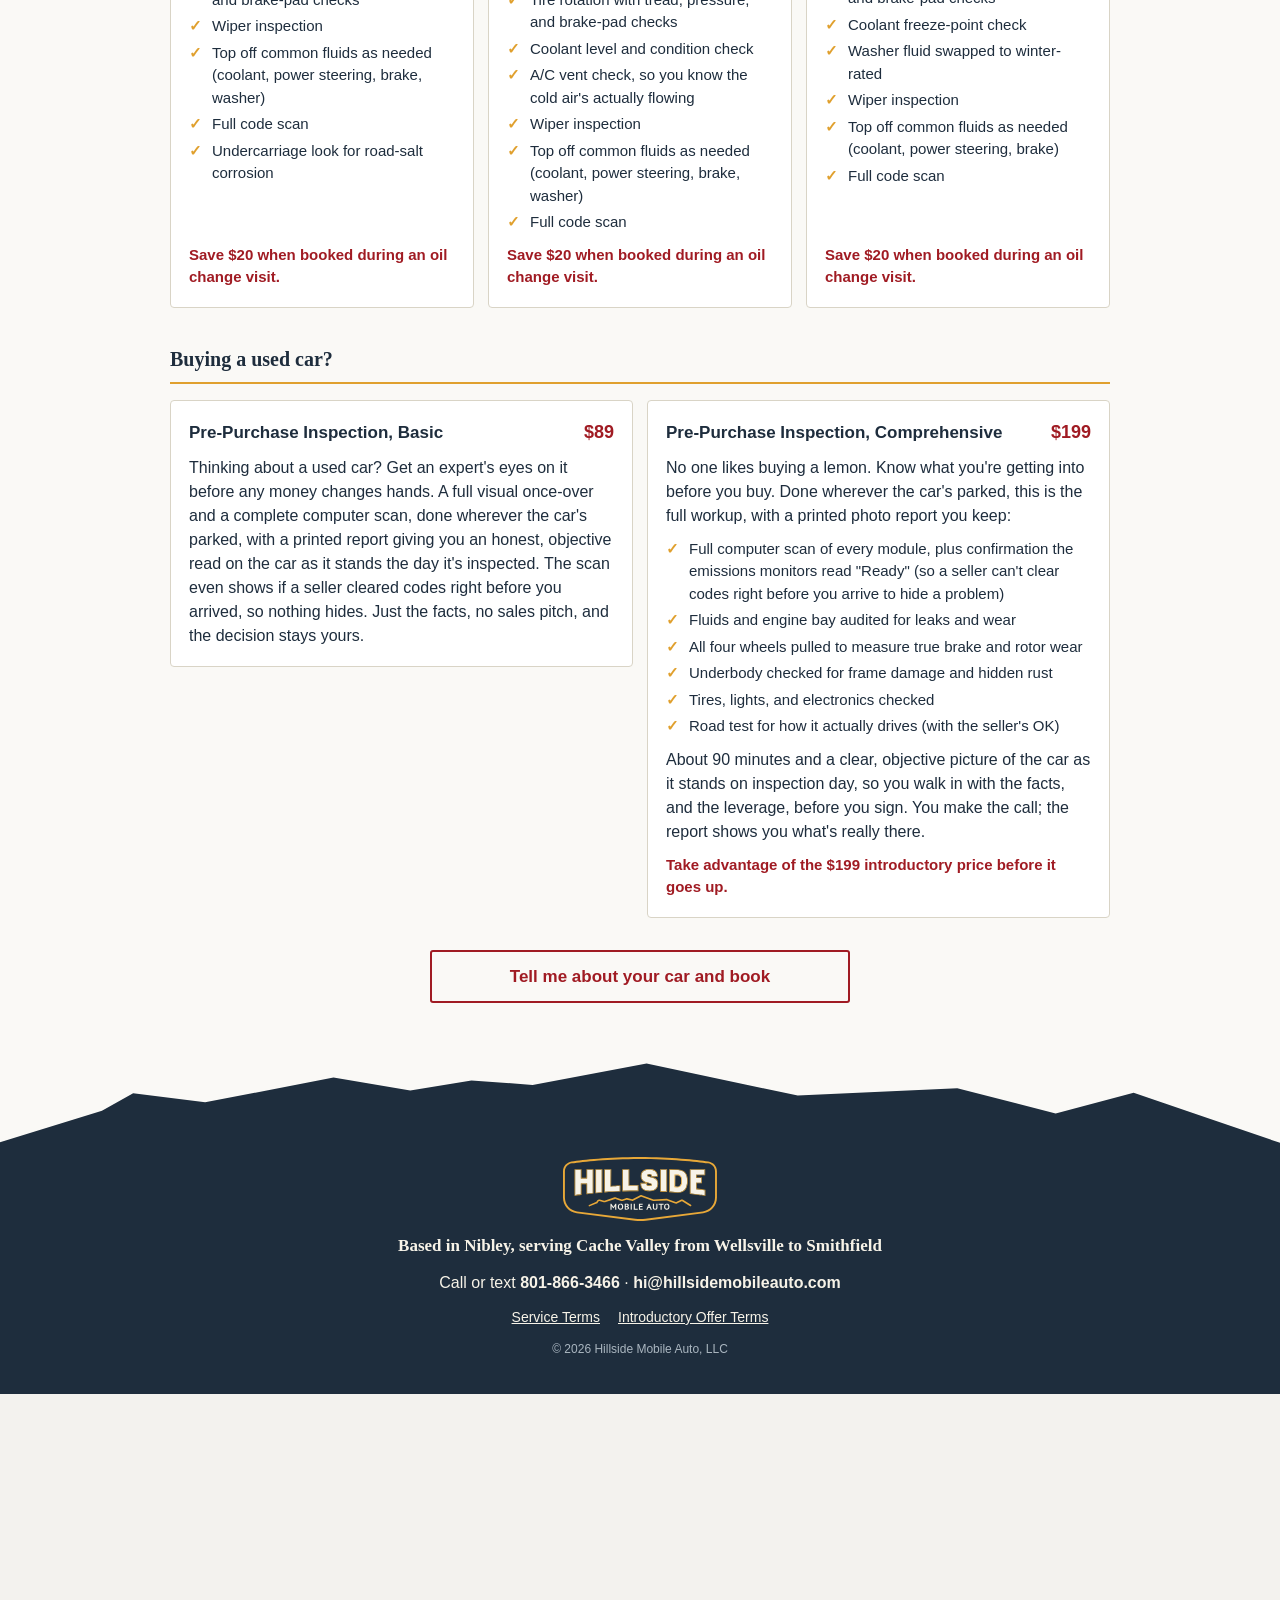
==== commit 971a776d: "Launch: new homepage live at index.html; test pages redirect home" ====
--- a/home-test.html
+++ b/home-test.html
@@ -1,279 +1,3 @@
 <!DOCTYPE html>
-<html lang="en">
-<head>
-<meta charset="UTF-8">
-<meta name="viewport" content="width=device-width, initial-scale=1.0">
-<meta name="robots" content="noindex, nofollow">
-<title>Hillside Mobile Auto | Mobile Oil Changes in Cache Valley</title>
-<meta name="description" content="Full-synthetic oil changes at your home or work in Cache Valley, Utah. 3 oil changes for $249, or a single oil change for $99.">
-<link rel="preconnect" href="https://fonts.googleapis.com">
-<link rel="preconnect" href="https://fonts.gstatic.com" crossorigin>
-<link href="https://fonts.googleapis.com/css2?family=Archivo+Expanded:wght@800&family=PT+Sans+Caption:wght@400;700&family=Roboto+Slab:wght@400;600;700&display=swap" rel="stylesheet">
-<link rel="stylesheet" href="assets/site.css">
-</head>
-<body>
-
-<div class="test-banner">Test page: not linked from the site yet. Submissions are real and go to the Notion CRM.</div>
-
-<header class="s-head">
-  <a class="badge-link" href="/" aria-label="Hillside Mobile Auto home"><img src="assets/badge.svg" alt="Hillside Mobile Auto" width="907" height="376"></a>
-  <nav class="s-nav" aria-label="Main"><a class="o" href="#offer">Introductory Offer</a><a href="#oil-change">Oil Change · $99</a><a href="sms:+18018663466">Call / Text</a></nav>
-  <a class="s-text" href="sms:+18018663466">Call / Text</a>
-</header>
-
-<main>
-  <!-- ============ HERO: INTRODUCTORY OFFER (door hanger QR lands here) ============ -->
-  <section id="offer" aria-labelledby="offer-title">
-    <div class="hero">
-      <div class="copy">
-        <div class="grp pitch">
-          <span class="chip">Introductory Offer · Only 50 Available</span>
-          <h1 class="s-h1" id="offer-title">3 Oil Changes<br><span class="price-hl">Just $249</span></h1>
-          <ul class="checks"><li>3 full-synthetic oil changes</li><li>1 free air filter</li><li>1 free tire rotation</li><li>10% off other services for a year</li></ul>
-        </div>
-        <div class="grp buy">
-          <p class="value"><b>Over $380 in value.</b> Use within 18 months.</p>
-          <label class="agree"><input type="checkbox" id="agreeOffer"> <span>I've read and agree to the <a href="/introductory-offer-terms.html" target="_blank" rel="noopener">Offer Terms</a>.</span></label>
-          <a class="btn is-off" id="claim" href="https://square.link/u/TLJPELes" aria-disabled="true">Claim the Introductory Offer</a>
-          <p class="elig">Fits most 2000+ domestic, Japanese &amp; Korean gas vehicles. Not sure about yours? Text me the year, make &amp; model <b>before you buy</b>: <a href="sms:+18018663466">801-866-3466</a>.</p>
-        </div>
-        <figure class="fig">
-          <div class="media"><img src="assets/hero-door-hangers.jpg" alt="Hillside Mobile Auto door hangers on a kitchen counter" width="1000" height="914"></div>
-          <figcaption class="plate"><p class="plate-by">My Promise</p><p class="plate-q">If your first oil change doesn't win you over, I'll refund the rest of your package.</p></figcaption>
-        </figure>
-        <div class="grp assure"><p class="alt">Still unsure? <a href="#oil-change">Click here to book a standard oil change</a>, and let us earn your trust.</p></div>
-      </div>
-    </div>
-  </section>
-
-  <!-- ============ $99 OIL CHANGE (hero "Still unsure?" link jumps here) ============ -->
-  <section id="oil-change" class="sec" aria-labelledby="oc-title">
-    <div class="wrap narrow">
-      <div class="intro">
-        <span class="eyebrow">Mobile Oil Change</span>
-        <h2 class="h1" id="oc-title">Full-Synthetic Oil Change <span class="price">$99</span></h2>
-        <p class="lede">At your home or work, in about 45 minutes.</p>
-      </div>
-
-      <div class="incl">
-        <div>
-          <h3 class="incl-h">The oil change</h3>
-          <ul class="checks">
-            <li>Up to 5 quarts of full-synthetic oil</li>
-            <li>High-mileage formula for vehicles over 75,000 miles, no extra charge</li>
-            <li>OEM or OEM-spec oil filter</li>
-          </ul>
-        </div>
-        <div>
-          <h3 class="incl-h">While I'm here</h3>
-          <ul class="checks">
-            <li>Battery test</li>
-            <li>Tire pressure check &amp; fill</li>
-            <li>Washer fluid topped off</li>
-          </ul>
-        </div>
-        <div>
-          <h3 class="incl-h">What you get back</h3>
-          <ul class="checks">
-            <li>Printed service record with your tire, tread and battery readings</li>
-            <li>Windshield reminder for your next change</li>
-          </ul>
-        </div>
-      </div>
-
-      <p class="fine">Each quart of oil beyond 5 quarts costs an additional $12.</p>
-
-      <form class="card" id="picker" novalidate aria-labelledby="pk-title">
-    <h2 id="pk-title">Tell me about your car</h2>
-    <p class="fine" style="margin-top:-12px">So I show up with the right oil and filter.</p>
-
-    <div class="step">
-      <div class="step-head"><h3>Your vehicle</h3></div>
-      <div class="tabs" role="tablist" aria-label="How to enter your vehicle">
-        <button type="button" role="tab" id="tabYmm" aria-selected="true" aria-controls="ymm">Year / Make / Model</button>
-        <button type="button" role="tab" id="tabVin" aria-selected="false" aria-controls="vinStep" tabindex="-1">VIN</button>
-      </div>
-      <div class="grid" id="ymm" role="tabpanel" aria-labelledby="tabYmm">
-        <label>Year<select id="year" required><option value="">Year</option></select></label>
-        <label>Make<select id="make" required disabled><option value="">Make</option></select></label>
-        <label class="full">Model<select id="model" required disabled><option value="">Model</option></select></label>
-        <label class="full">Engine<select id="engine" required disabled><option value="">Engine</option></select>
-          <span class="hint">Not sure? Pick "Not sure" and I'll confirm before your visit.</span></label>
-      </div>
-      <div id="vinStep" role="tabpanel" aria-labelledby="tabVin" hidden>
-        <label>17-character VIN<input id="vin" maxlength="17" autocomplete="off" autocapitalize="characters" spellcheck="false" placeholder="e.g. 4T1B11HK5JU123456">
-          <span class="hint">Most accurate. It's on your insurance card, registration, or the driver's side of the dashboard.</span></label>
-      </div>
-    </div>
-
-    <div class="vehicle-chip" id="chip" aria-live="polite"></div>
-    <div class="status" id="vstatus" role="status"></div>
-
-    <div class="step">
-      <div class="grid">
-        <label class="full">Approximate mileage <span class="opt">(optional, helps me pick high-mileage oil)</span><input id="miles" inputmode="numeric" placeholder="e.g. 85,000"></label>
-      </div>
-    </div>
-
-    <div class="step">
-      <div class="step-head"><h3>You</h3></div>
-      <div class="grid">
-        <label>Name<input id="name" autocomplete="name" required></label>
-        <label>Mobile phone<input id="phone" type="tel" autocomplete="tel" inputmode="tel" placeholder="(801) 555-1234" required></label>
-      </div>
-      <span class="hint" style="margin-top:-4px">Use the same number when you book, so your car is linked to your appointment.</span>
-      <div class="hp" aria-hidden="true"><label>Website<input id="website" tabindex="-1" autocomplete="off"></label></div>
-    </div>
-
-    <label class="agree"><input type="checkbox" id="agreeService"> <span>I've read and agree to the <a href="/terms.html" target="_blank" rel="noopener">Service Terms</a>.</span></label>
-    <div class="status" id="fstatus" role="alert"></div>
-    <button class="btn" id="go" type="submit" disabled>Book My Oil Change</button>
-    <p class="after">Next you'll pick a time, add any extras, and pay the $20 deposit on Square.</p>
-  </form>
-
-      <p class="nudge">Like to plan ahead? Get 3 oil changes for only $249. <a href="#offer">See the Introductory Offer</a></p>
-    </div>
-  </section>
-
-  <!-- ============ SERVICES & ADD-ONS ============ -->
-  <section id="services" class="sec sec-alt" aria-labelledby="svc-title">
-    <div class="wrap">
-      <div class="intro">
-        <span class="eyebrow">Services</span>
-        <h2 class="h2" id="svc-title">Add-ons and other services</h2>
-        <p class="lede">Prices include parts and installation. Use the form above to tell me about your car and book any of these services.</p>
-      </div>
-
-      <h3 class="grp-h">Add to your oil change</h3>
-      <div class="svc-grid">
-        <article class="svc">
-          <div class="svc-top"><h4>Tire Rotation</h4><p class="svc-price">$65</p></div>
-          <p>Rotating your tires means more even tread wear, longer tire life, and better grip. Includes a tread depth, air pressure, and brake-pad check while the wheels are off.</p>
-          <p class="svc-note">$65 on its own<br>$35 with an oil change</p>
-        </article>
-
-        <article class="svc">
-          <div class="svc-top"><h4>Cabin Air Filter Service</h4><p class="svc-price">$45</p></div>
-          <p>Don't skimp on the air you breathe. A new cabin air filter and duct treatment means no more AC funk or guessing where that filter's hiding.</p>
-        </article>
-
-        <article class="svc">
-          <div class="svc-top"><h4>Engine Air Filter Service</h4><p class="svc-price">$40</p></div>
-          <p>Your engine breathes too. A fresh engine air filter and a cleaned-out air box keep dust and grit out and airflow strong, so your car can run its best.</p>
-          <p class="svc-note">$40 car or small SUV<br>$55 truck or SUV</p>
-        </article>
-
-        <article class="svc">
-          <div class="svc-top"><h4>Battery Replacement, Install</h4><p class="svc-price">$25</p></div>
-          <p>Bring the battery you want and it goes in right, cables cleaned and checked for a tight, corrosion-free fit so it seats solid and starts strong. No dealer trip, no overpaying to swap a battery. All for one flat fee.</p>
-        </article>
-
-        <article class="svc">
-          <div class="svc-top"><h4>Standard Wiper Blades</h4><p class="svc-price">$34</p></div>
-          <p>Quality all-season beam blades that provide a clean streak-free wipe, fitted and installed.</p>
-          <p class="svc-note">$34 fronts only<br>$48 fronts + back</p>
-        </article>
-
-        <article class="svc">
-          <div class="svc-top"><h4>Premium Wiper Blades</h4><p class="svc-price">$54</p></div>
-          <p>Premium silicone beam blades, tough enough for Cache Valley winters, provide a clean streak-free wipe, fitted and installed.</p>
-          <p class="svc-note">$54 fronts only<br>$68 fronts + back</p>
-        </article>
-
-        <article class="svc">
-          <div class="svc-top"><h4>Additional Quart of Oil</h4><p class="svc-price">$12</p></div>
-          <p>Most cars take 5 quarts or less. Some trucks and bigger engines take more. Each quart of oil beyond 5 quarts costs an additional $12.</p>
-        </article>
-      </div>
-
-      <h3 class="grp-h">Seasonal packages</h3>
-      <p class="fine grp-sub">No oil change needed. About 90 minutes each.</p>
-      <div class="svc-grid three">
-        <article class="svc">
-          <div class="svc-top"><h4>Spring Refresh</h4><p class="svc-price">$89</p></div>
-          <p>Shake off winter. A post-thaw once-over to catch what the cold and roads left behind, so you head into spring with no surprises.</p>
-          <ul class="checks sm">
-            <li>Battery test</li>
-            <li>Tire rotation with tread, pressure, and brake-pad checks</li>
-            <li>Wiper inspection</li>
-            <li>Top off common fluids as needed (coolant, power steering, brake, washer)</li>
-            <li>Full code scan</li>
-            <li>Undercarriage look for road-salt corrosion</li>
-          </ul>
-          <p class="svc-save">Save $20 when booked during an oil change visit.</p>
-        </article>
-
-        <article class="svc">
-          <div class="svc-top"><h4>Summer Road-Trip Ready</h4><p class="svc-price">$89</p></div>
-          <p>Before you load up and go. Heat and long miles are hard on a car, so this gets yours road-trip ready before you find out the hard way.</p>
-          <ul class="checks sm">
-            <li>Battery test (heat kills batteries faster than cold)</li>
-            <li>Tire rotation with tread, pressure, and brake-pad checks</li>
-            <li>Coolant level and condition check</li>
-            <li>A/C vent check, so you know the cold air's actually flowing</li>
-            <li>Wiper inspection</li>
-            <li>Top off common fluids as needed (coolant, power steering, brake, washer)</li>
-            <li>Full code scan</li>
-          </ul>
-          <p class="svc-save">Save $20 when booked during an oil change visit.</p>
-        </article>
-
-        <article class="svc">
-          <div class="svc-top"><h4>Winter Storm Prep</h4><p class="svc-price">$89</p></div>
-          <p>Before the first freeze, get set for Cache Valley winter on your terms and not stuck waiting in the cold.</p>
-          <ul class="checks sm">
-            <li>Battery test (cold is where weak batteries die)</li>
-            <li>Tire rotation with tread, pressure, and brake-pad checks</li>
-            <li>Coolant freeze-point check</li>
-            <li>Washer fluid swapped to winter-rated</li>
-            <li>Wiper inspection</li>
-            <li>Top off common fluids as needed (coolant, power steering, brake)</li>
-            <li>Full code scan</li>
-          </ul>
-          <p class="svc-save">Save $20 when booked during an oil change visit.</p>
-        </article>
-      </div>
-
-      <h3 class="grp-h">Buying a used car?</h3>
-      <div class="svc-grid top">
-        <article class="svc">
-          <div class="svc-top"><h4>Pre-Purchase Inspection, Basic</h4><p class="svc-price">$89</p></div>
-          <p>Thinking about a used car? Get an expert's eyes on it before any money changes hands. A full visual once-over and a complete computer scan, done wherever the car's parked, with a printed report giving you an honest, objective read on the car as it stands the day it's inspected. The scan even shows if a seller cleared codes right before you arrived, so nothing hides. Just the facts, no sales pitch, and the decision stays yours.</p>
-        </article>
-        <article class="svc">
-          <div class="svc-top"><h4>Pre-Purchase Inspection, Comprehensive</h4><p class="svc-price">$199</p></div>
-          <p>No one likes buying a lemon. Know what you're getting into before you buy. Done wherever the car's parked, this is the full workup, with a printed photo report you keep:</p>
-          <ul class="checks sm">
-            <li>Full computer scan of every module, plus confirmation the emissions monitors read "Ready" (so a seller can't clear codes right before you arrive to hide a problem)</li>
-            <li>Fluids and engine bay audited for leaks and wear</li>
-            <li>All four wheels pulled to measure true brake and rotor wear</li>
-            <li>Underbody checked for frame damage and hidden rust</li>
-            <li>Tires, lights, and electronics checked</li>
-            <li>Road test for how it actually drives (with the seller's OK)</li>
-          </ul>
-          <p>About 90 minutes and a clear, objective picture of the car as it stands on inspection day, so you walk in with the facts, and the leverage, before you sign. You make the call; the report shows you what's really there.</p>
-          <p class="svc-save">Take advantage of the $199 introductory price before it goes up.</p>
-        </article>
-      </div>
-
-      <div class="back"><a class="btn btn-ghost" href="#picker">Tell me about your car and book</a></div>
-    </div>
-  </section>
-</main>
-
-<footer>
-  <div class="ridge-wrap" aria-hidden="true"><svg class="ridge" viewBox="0 0 1067 160" preserveAspectRatio="none"><path d="M0,160l0,-12l85,-56l26,-31l60,16l107,-44l64,23l51,-18l51,8l95,-38l126,57l133,-13l82,45l65,-37l122,89l0,12Z" fill="#1E2D3D"/></svg></div>
-  <div class="foot">
-    <div class="foot-in">
-      <img src="assets/badge.svg" alt="Hillside Mobile Auto" width="907" height="376">
-      <p class="area">Based in Nibley, serving Cache Valley from Wellsville to Smithfield</p>
-      <p class="contact">Call or text <a href="sms:+18018663466">801-866-3466</a> · <a href="mailto:hi@hillsidemobileauto.com">hi@hillsidemobileauto.com</a></p>
-      <p class="links"><a href="/terms.html">Service Terms</a><a href="/introductory-offer-terms.html">Introductory Offer Terms</a></p>
-      <p class="copy-r">© 2026 Hillside Mobile Auto, LLC</p>
-    </div>
-  </div>
-</footer>
-
-<script src="assets/home.js"></script>
-</body>
-</html>
+<html lang="en"><head><meta charset="UTF-8"><meta name="robots" content="noindex"><meta http-equiv="refresh" content="0; url=/"><link rel="canonical" href="https://hillsidemobileauto.com/"><title>Hillside Mobile Auto</title></head>
+<body><p><a href="/">Go to Hillside Mobile Auto</a></p></body></html>
